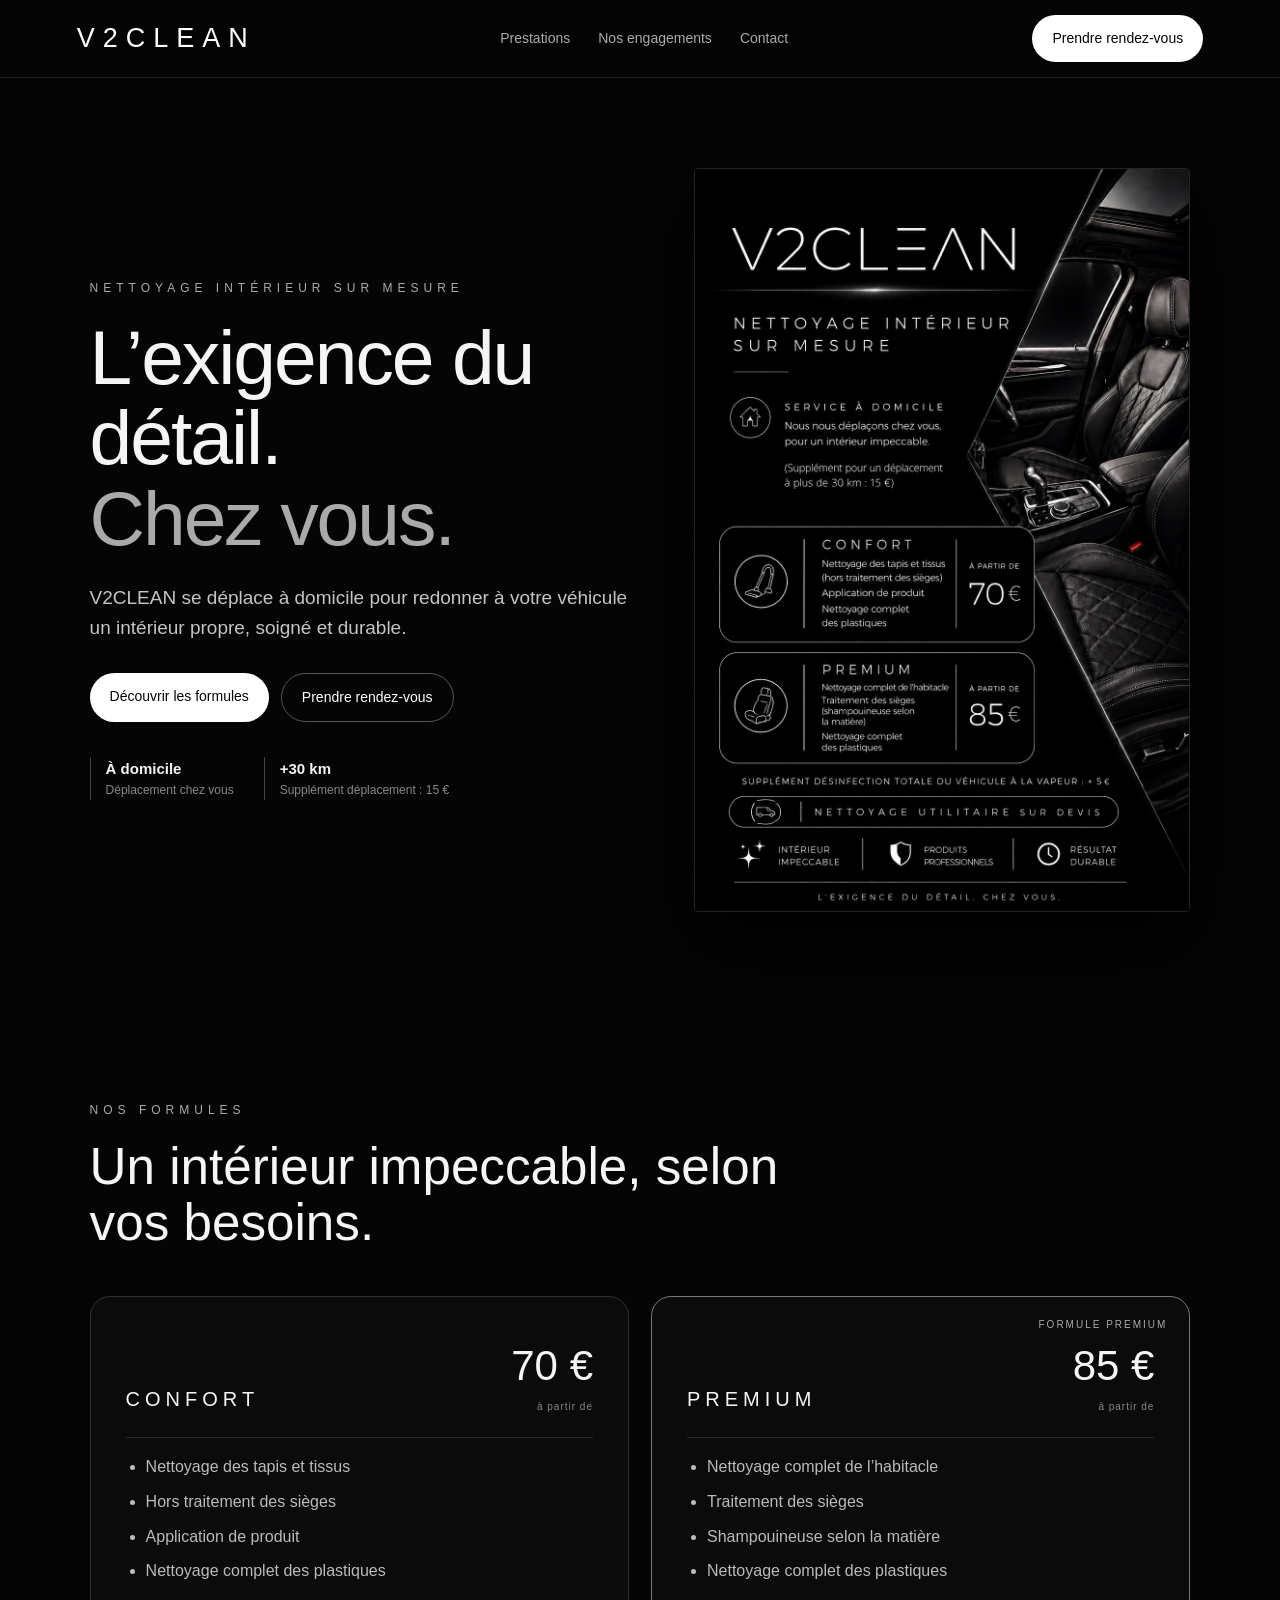
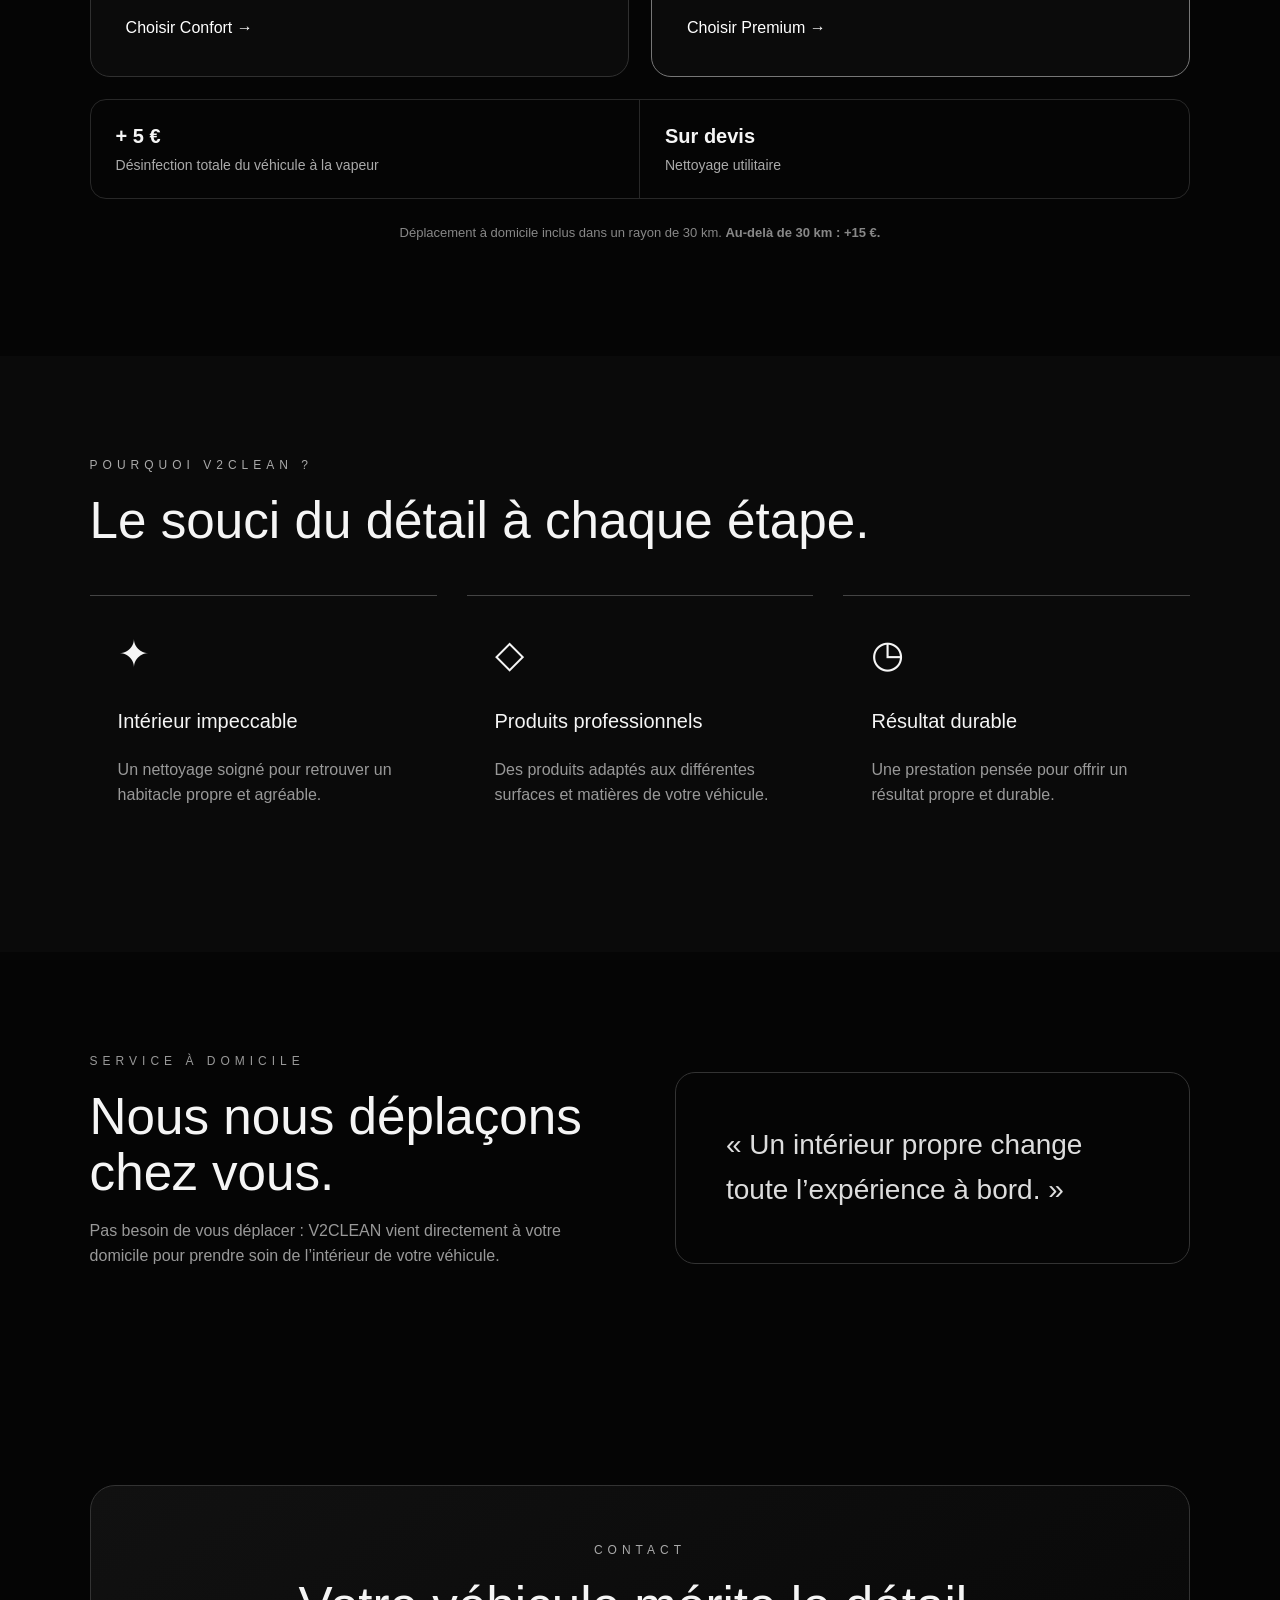
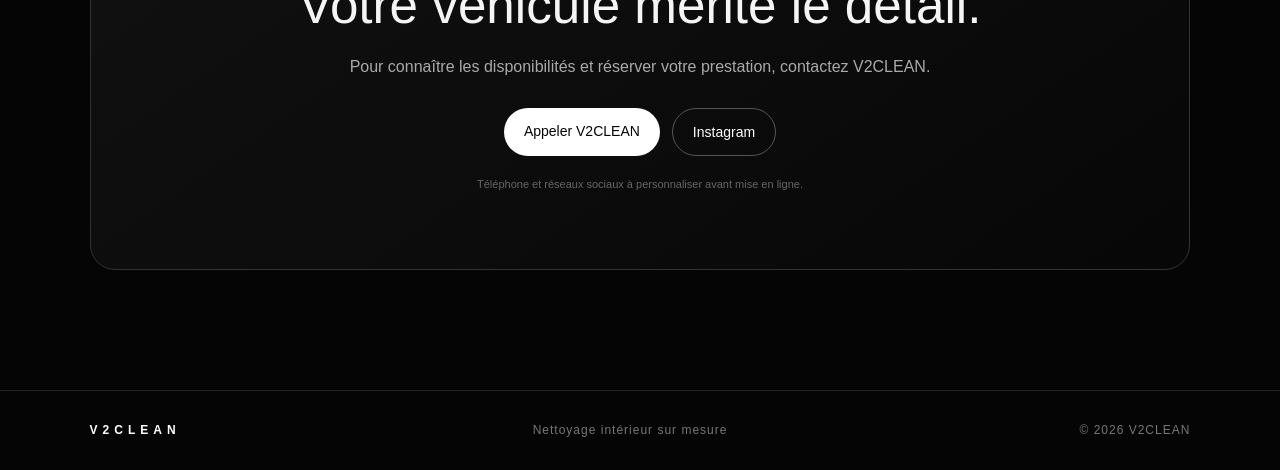
==== index.html @ 512ab76d "Add files via upload" ====
<!DOCTYPE html>
<html lang="fr">
<head>
  <meta charset="UTF-8">
  <meta name="viewport" content="width=device-width, initial-scale=1.0">
  <meta name="description" content="V2CLEAN — Nettoyage intérieur automobile sur mesure à domicile. Formules Confort et Premium.">
  <title>V2CLEAN — Nettoyage intérieur sur mesure</title>
  <link rel="stylesheet" href="style.css">
</head>
<body>
  <header class="nav">
    <a class="logo" href="#accueil">V2CLEAN</a>
    <nav>
      <a href="#prestations">Prestations</a>
      <a href="#engagements">Nos engagements</a>
      <a href="#contact">Contact</a>
    </nav>
    <a class="nav-btn" href="#contact">Prendre rendez-vous</a>
  </header>

  <main>
    <section id="accueil" class="hero">
      <div class="hero-copy">
        <p class="eyebrow">NETTOYAGE INTÉRIEUR SUR MESURE</p>
        <h1>L’exigence du détail.<br><span>Chez vous.</span></h1>
        <p class="intro">V2CLEAN se déplace à domicile pour redonner à votre véhicule un intérieur propre, soigné et durable.</p>
        <div class="buttons">
          <a class="btn primary" href="#prestations">Découvrir les formules</a>
          <a class="btn secondary" href="#contact">Prendre rendez-vous</a>
        </div>
        <div class="mini-info">
          <div><strong>À domicile</strong><span>Déplacement chez vous</span></div>
          <div><strong>+30 km</strong><span>Supplément déplacement : 15 €</span></div>
        </div>
      </div>
      <div class="hero-image">
        <img src="flyer-v2clean.jpg" alt="V2CLEAN — nettoyage intérieur automobile">
      </div>
    </section>

    <section id="prestations" class="section">
      <div class="section-head">
        <p class="eyebrow">NOS FORMULES</p>
        <h2>Un intérieur impeccable, selon vos besoins.</h2>
      </div>

      <div class="cards">
        <article class="card">
          <div class="card-top"><span class="tag">CONFORT</span><span class="price">70 €<small>à partir de</small></span></div>
          <ul>
            <li>Nettoyage des tapis et tissus</li>
            <li>Hors traitement des sièges</li>
            <li>Application de produit</li>
            <li>Nettoyage complet des plastiques</li>
          </ul>
          <a href="#contact">Choisir Confort →</a>
        </article>

        <article class="card featured">
          <div class="badge">FORMULE PREMIUM</div>
          <div class="card-top"><span class="tag">PREMIUM</span><span class="price">85 €<small>à partir de</small></span></div>
          <ul>
            <li>Nettoyage complet de l’habitacle</li>
            <li>Traitement des sièges</li>
            <li>Shampouineuse selon la matière</li>
            <li>Nettoyage complet des plastiques</li>
          </ul>
          <a href="#contact">Choisir Premium →</a>
        </article>
      </div>

      <div class="extras">
        <div><strong>+ 5 €</strong><span>Désinfection totale du véhicule à la vapeur</span></div>
        <div><strong>Sur devis</strong><span>Nettoyage utilitaire</span></div>
      </div>

      <p class="travel">Déplacement à domicile inclus dans un rayon de 30 km. <strong>Au-delà de 30 km : +15 €.</strong></p>
    </section>

    <section id="engagements" class="section dark-section">
      <div class="section-head">
        <p class="eyebrow">POURQUOI V2CLEAN ?</p>
        <h2>Le souci du détail à chaque étape.</h2>
      </div>
      <div class="features">
        <div><div class="icon">✦</div><h3>Intérieur impeccable</h3><p>Un nettoyage soigné pour retrouver un habitacle propre et agréable.</p></div>
        <div><div class="icon">◇</div><h3>Produits professionnels</h3><p>Des produits adaptés aux différentes surfaces et matières de votre véhicule.</p></div>
        <div><div class="icon">◷</div><h3>Résultat durable</h3><p>Une prestation pensée pour offrir un résultat propre et durable.</p></div>
      </div>
    </section>

    <section class="section about">
      <div>
        <p class="eyebrow">SERVICE À DOMICILE</p>
        <h2>Nous nous déplaçons chez vous.</h2>
        <p>Pas besoin de vous déplacer : V2CLEAN vient directement à votre domicile pour prendre soin de l’intérieur de votre véhicule.</p>
      </div>
      <div class="quote-box">« Un intérieur propre change toute l’expérience à bord. »</div>
    </section>

    <section id="contact" class="section contact">
      <div class="contact-card">
        <p class="eyebrow">CONTACT</p>
        <h2>Votre véhicule mérite le détail.</h2>
        <p>Pour connaître les disponibilités et réserver votre prestation, contactez V2CLEAN.</p>
        <div class="contact-actions">
          <!-- Remplace les liens ci-dessous par ton numéro et ton Instagram -->
          <a class="btn primary" href="tel:+33XXXXXXXXX">Appeler V2CLEAN</a>
          <a class="btn secondary" href="https://www.instagram.com/" target="_blank" rel="noopener">Instagram</a>
        </div>
        <p class="note">Téléphone et réseaux sociaux à personnaliser avant mise en ligne.</p>
      </div>
    </section>
  </main>

  <footer>
    <strong>V2CLEAN</strong>
    <span>Nettoyage intérieur sur mesure</span>
    <span>© 2026 V2CLEAN</span>
  </footer>
</body>
</html>
---- style.css ----
*{box-sizing:border-box}html{scroll-behavior:smooth}body{margin:0;background:#050505;color:#f5f5f5;font-family:Arial,Helvetica,sans-serif;line-height:1.6}.nav{height:78px;display:flex;align-items:center;justify-content:space-between;padding:0 6%;border-bottom:1px solid #202020;position:sticky;top:0;background:rgba(5,5,5,.94);backdrop-filter:blur(12px);z-index:10}.logo{color:#fff;text-decoration:none;font-size:27px;letter-spacing:8px;font-weight:300}.nav nav{display:flex;gap:28px}.nav nav a{color:#aaa;text-decoration:none;font-size:14px}.nav nav a:hover{color:#fff}.nav-btn,.btn{display:inline-block;text-decoration:none;border-radius:999px;padding:12px 20px;font-size:14px}.nav-btn,.primary{background:#fff;color:#050505}.secondary{border:1px solid #555;color:#fff}.hero{min-height:calc(100vh - 78px);display:grid;grid-template-columns:1.05fr .95fr;align-items:center;gap:5%;padding:7% 7%;overflow:hidden}.hero-copy{max-width:650px}.eyebrow{font-size:12px;letter-spacing:5px;color:#aaa;margin:0 0 18px}.hero h1{font-size:clamp(42px,6vw,78px);line-height:1.05;font-weight:300;margin:0 0 24px;letter-spacing:-2px}.hero h1 span{color:#aaa}.intro{font-size:19px;color:#c5c5c5;max-width:580px}.buttons{display:flex;gap:12px;flex-wrap:wrap;margin:30px 0}.mini-info{display:flex;gap:30px;margin-top:35px}.mini-info div{border-left:1px solid #444;padding-left:15px}.mini-info strong,.mini-info span{display:block}.mini-info strong{font-size:15px}.mini-info span{font-size:12px;color:#888}.hero-image{display:flex;justify-content:center}.hero-image img{width:min(100%,520px);max-height:760px;object-fit:cover;border:1px solid #252525;border-radius:4px;box-shadow:0 30px 80px #000}.section{padding:100px 7%;max-width:1300px;margin:auto}.section-head{max-width:720px;margin-bottom:45px}.section h2{font-size:clamp(32px,4vw,54px);line-height:1.1;font-weight:300;margin:0}.cards{display:grid;grid-template-columns:1fr 1fr;gap:22px}.card{border:1px solid #303030;border-radius:20px;padding:35px;background:#0b0b0b;position:relative}.featured{border-color:#777}.badge{position:absolute;right:22px;top:20px;font-size:10px;letter-spacing:2px;color:#aaa}.card-top{display:flex;justify-content:space-between;align-items:end;border-bottom:1px solid #292929;padding-bottom:22px}.tag{font-size:20px;letter-spacing:5px}.price{font-size:42px}.price small{display:block;font-size:10px;color:#888;letter-spacing:1px;text-align:right}.card ul{padding-left:20px;color:#bbb;min-height:145px}.card li{margin:9px 0}.card a{color:#fff;text-decoration:none}.extras{display:grid;grid-template-columns:1fr 1fr;margin-top:22px;border:1px solid #282828;border-radius:16px;overflow:hidden}.extras div{padding:20px 25px;border-right:1px solid #282828}.extras div:last-child{border-right:0}.extras strong{display:block;font-size:20px}.extras span{color:#aaa;font-size:14px}.travel{text-align:center;color:#888;font-size:13px;margin-top:24px}.dark-section{max-width:none;background:#0a0a0a}.dark-section>*{max-width:1160px;margin-left:auto;margin-right:auto}.features{display:grid;grid-template-columns:repeat(3,1fr);gap:30px}.features>div{padding:28px;border-top:1px solid #444}.icon{font-size:38px;font-weight:200}.features h3{font-size:20px;font-weight:400}.features p,.about p{color:#999}.about{display:grid;grid-template-columns:1fr 1fr;gap:70px;align-items:center}.quote-box{border:1px solid #333;border-radius:20px;padding:50px;font-size:28px;font-weight:300;color:#ddd}.contact{padding-bottom:120px}.contact-card{border:1px solid #333;border-radius:25px;padding:55px;text-align:center;background:linear-gradient(145deg,#111,#070707)}.contact-card p:not(.eyebrow){color:#aaa;max-width:600px;margin:20px auto}.contact-actions{display:flex;justify-content:center;gap:12px;flex-wrap:wrap;margin-top:28px}.note{font-size:11px!important;color:#666!important}footer{border-top:1px solid #222;padding:30px 7%;display:flex;justify-content:space-between;color:#777;font-size:12px;letter-spacing:1px}footer strong{color:#fff;letter-spacing:5px}@media(max-width:850px){.nav nav{display:none}.hero{grid-template-columns:1fr;padding-top:55px}.hero-image{order:-1}.hero-image img{max-height:520px}.cards,.features,.about,.extras{grid-template-columns:1fr}.extras div{border-right:0;border-bottom:1px solid #282828}.extras div:last-child{border-bottom:0}.mini-info{flex-direction:column;gap:12px}.contact-card{padding:35px 22px}footer{flex-direction:column;gap:10px}}
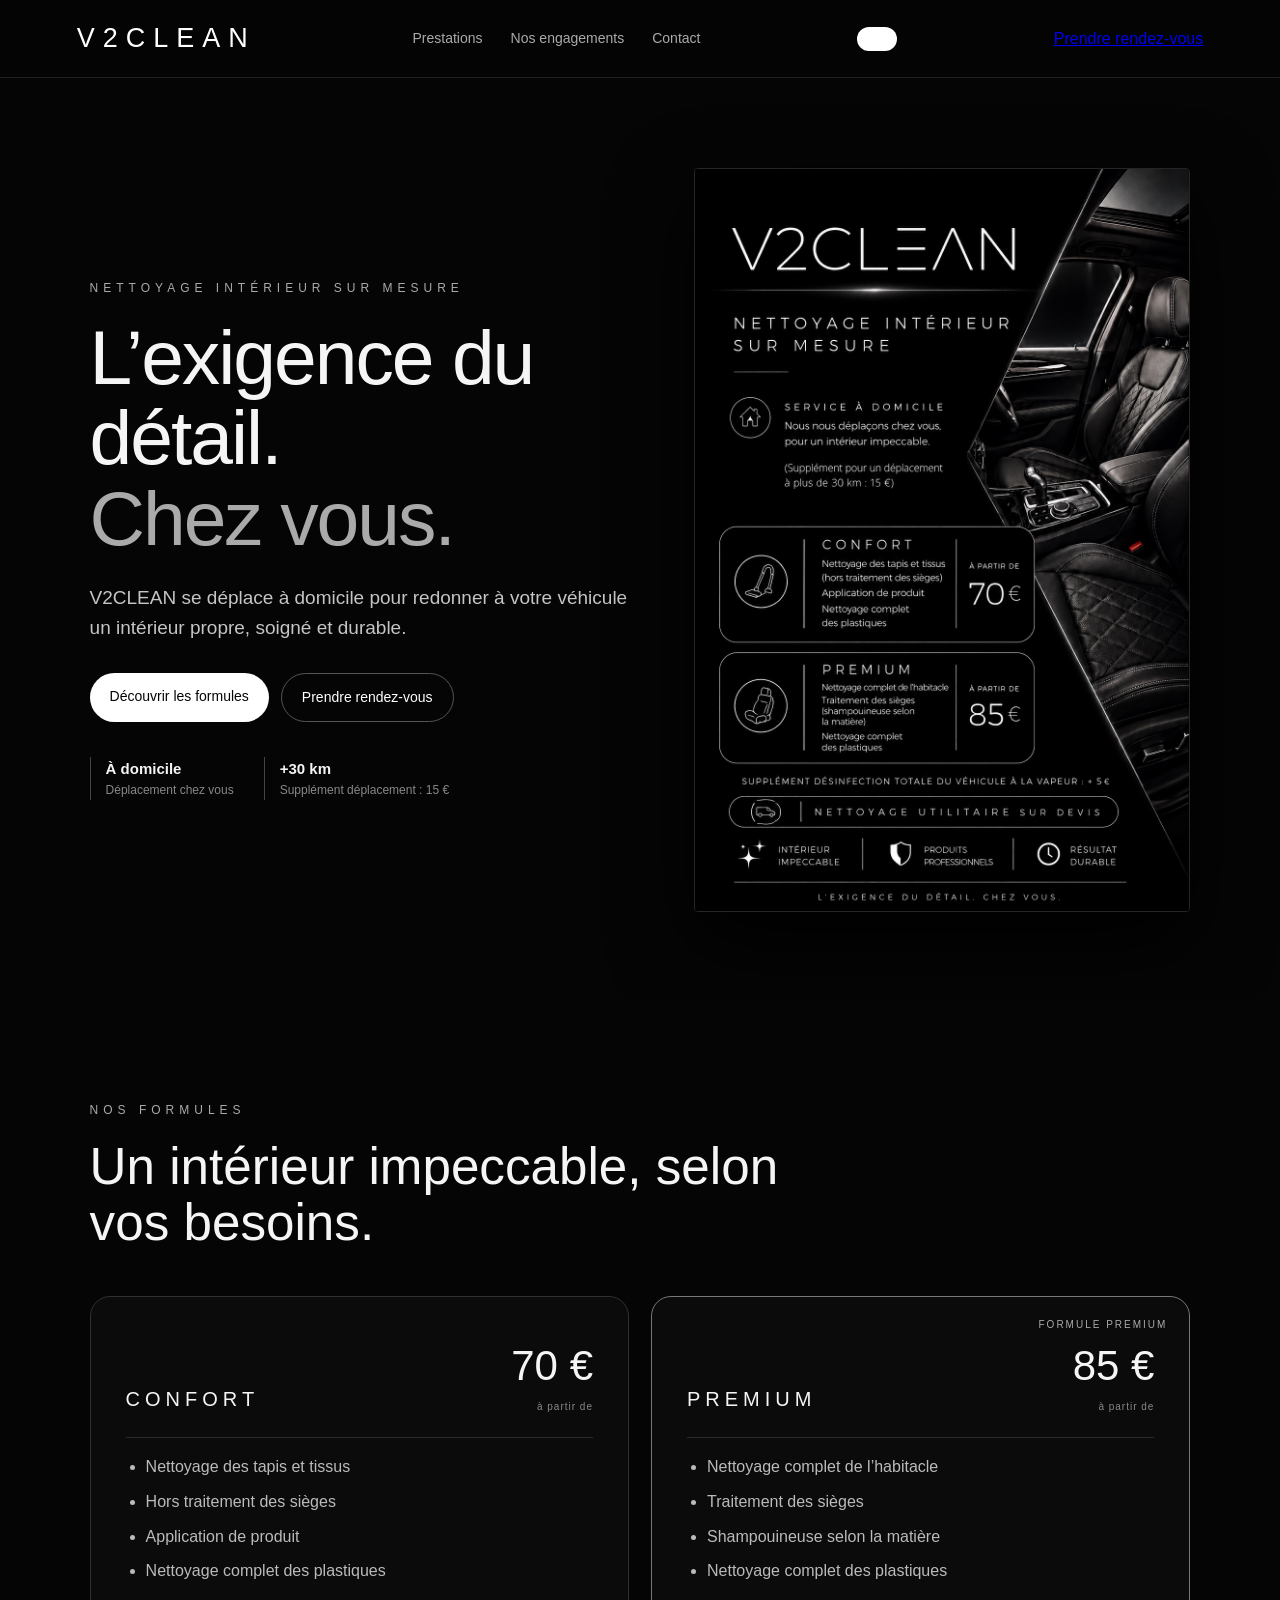
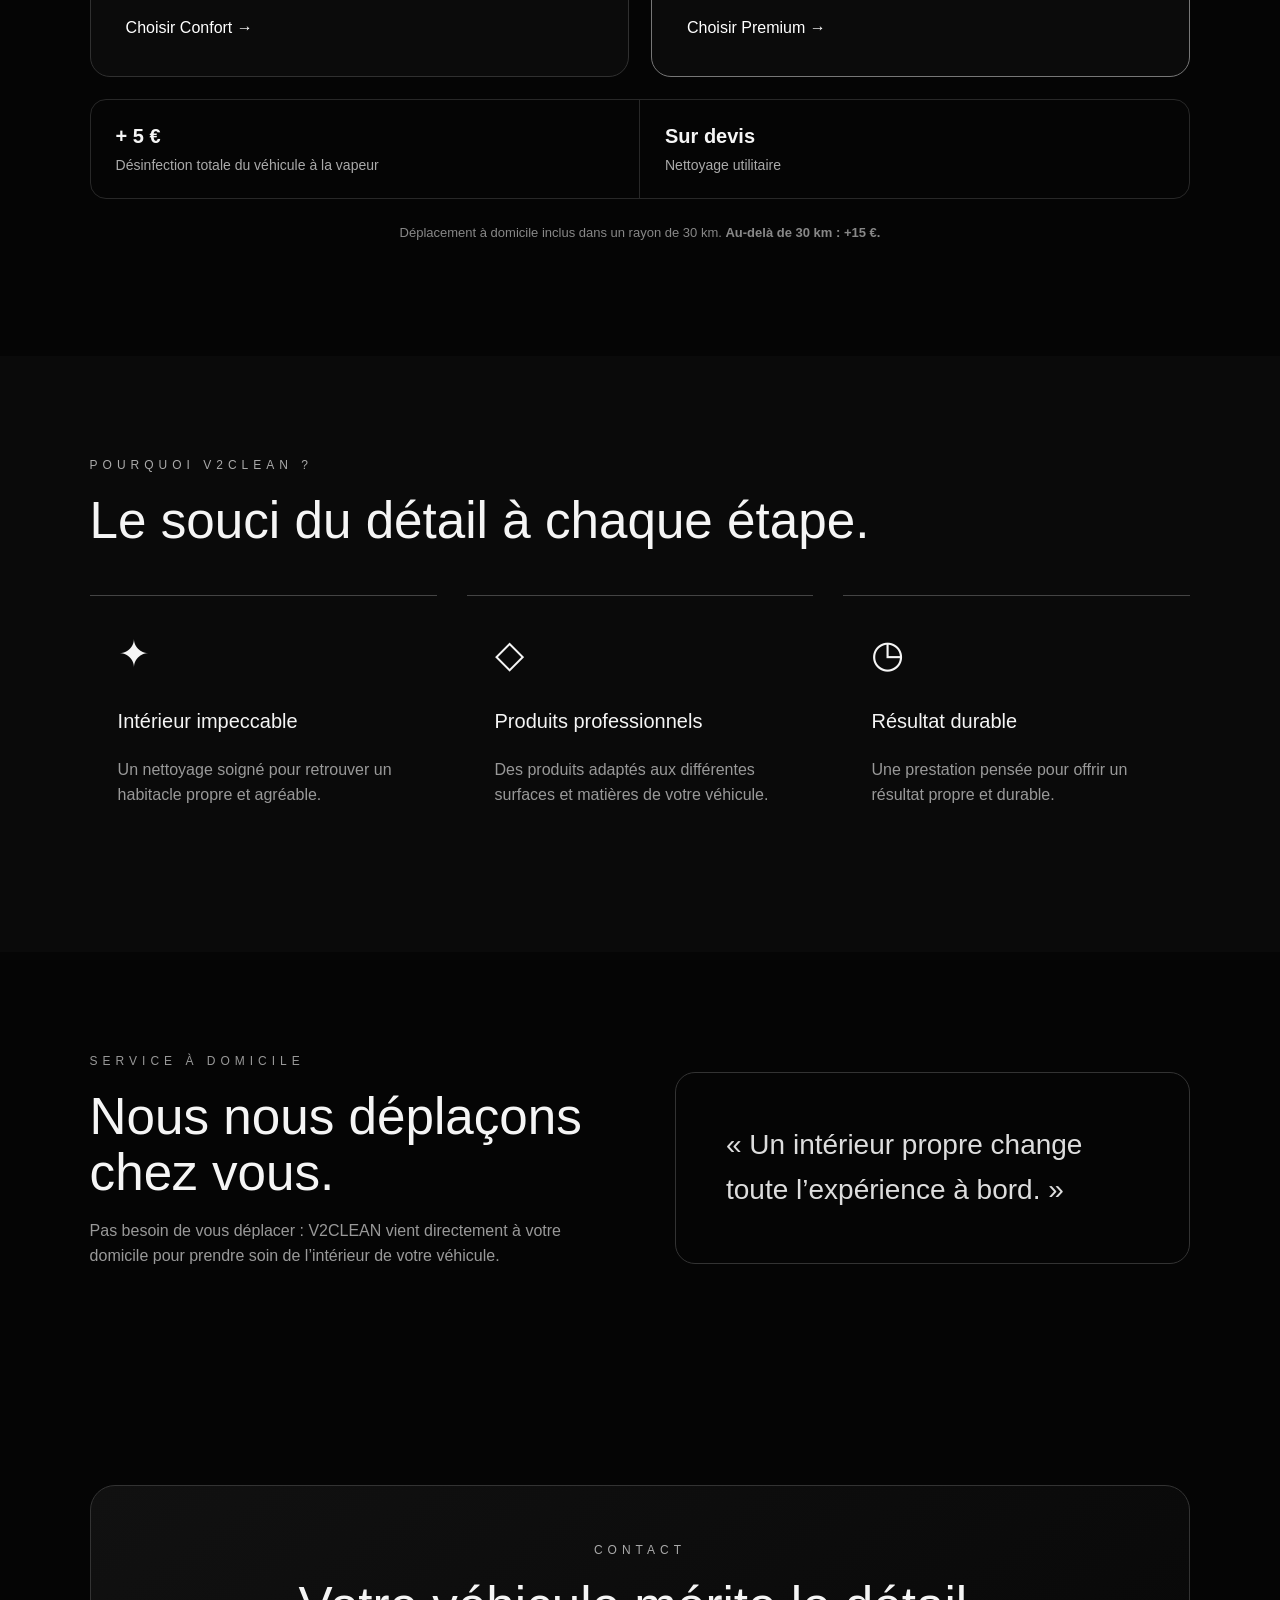
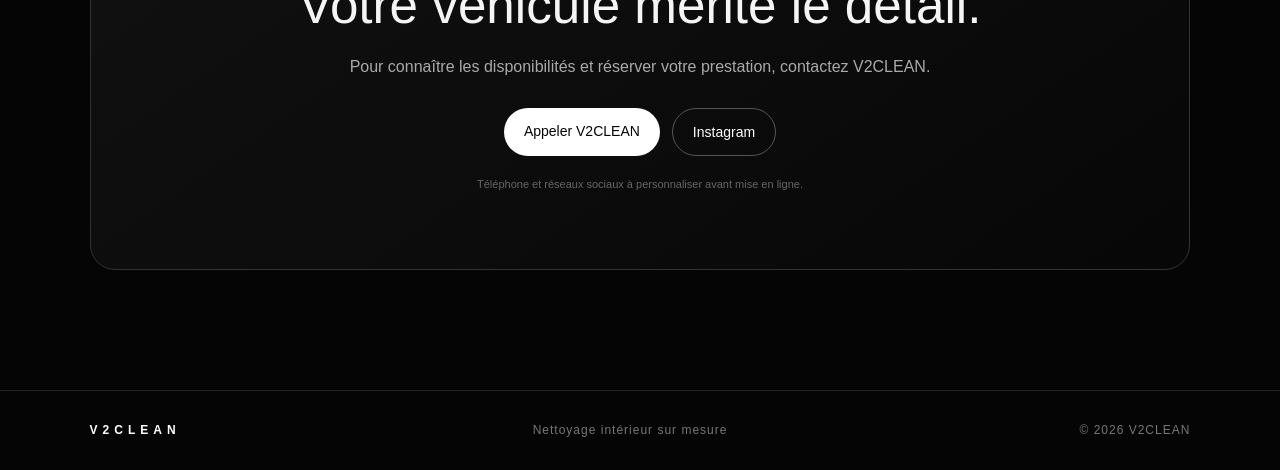
==== commit cf4da140: "Update index.html" ====
--- a/index.html
+++ b/index.html
@@ -15,7 +15,7 @@
       <a href="#engagements">Nos engagements</a>
       <a href="#contact">Contact</a>
     </nav>
-    <a class="nav-btn" href="#contact">Prendre rendez-vous</a>
+    <a class="nav-btn" href="#contact"><a href="rendez-vous.html">Prendre rendez-vous</a>
   </header>
 
   <main>
@@ -105,8 +105,8 @@
         <p>Pour connaître les disponibilités et réserver votre prestation, contactez V2CLEAN.</p>
         <div class="contact-actions">
           <!-- Remplace les liens ci-dessous par ton numéro et ton Instagram -->
-          <a class="btn primary" href="tel:+33XXXXXXXXX">Appeler V2CLEAN</a>
-          <a class="btn secondary" href="https://www.instagram.com/" target="_blank" rel="noopener">Instagram</a>
+          <a class="btn primary" href="tel:+33768724865">Appeler V2CLEAN</a>
+          <a class="btn secondary" href="https://www.instagram.com/_v2clean/" target="_blank" rel="noopener">Instagram</a>
         </div>
         <p class="note">Téléphone et réseaux sociaux à personnaliser avant mise en ligne.</p>
       </div>
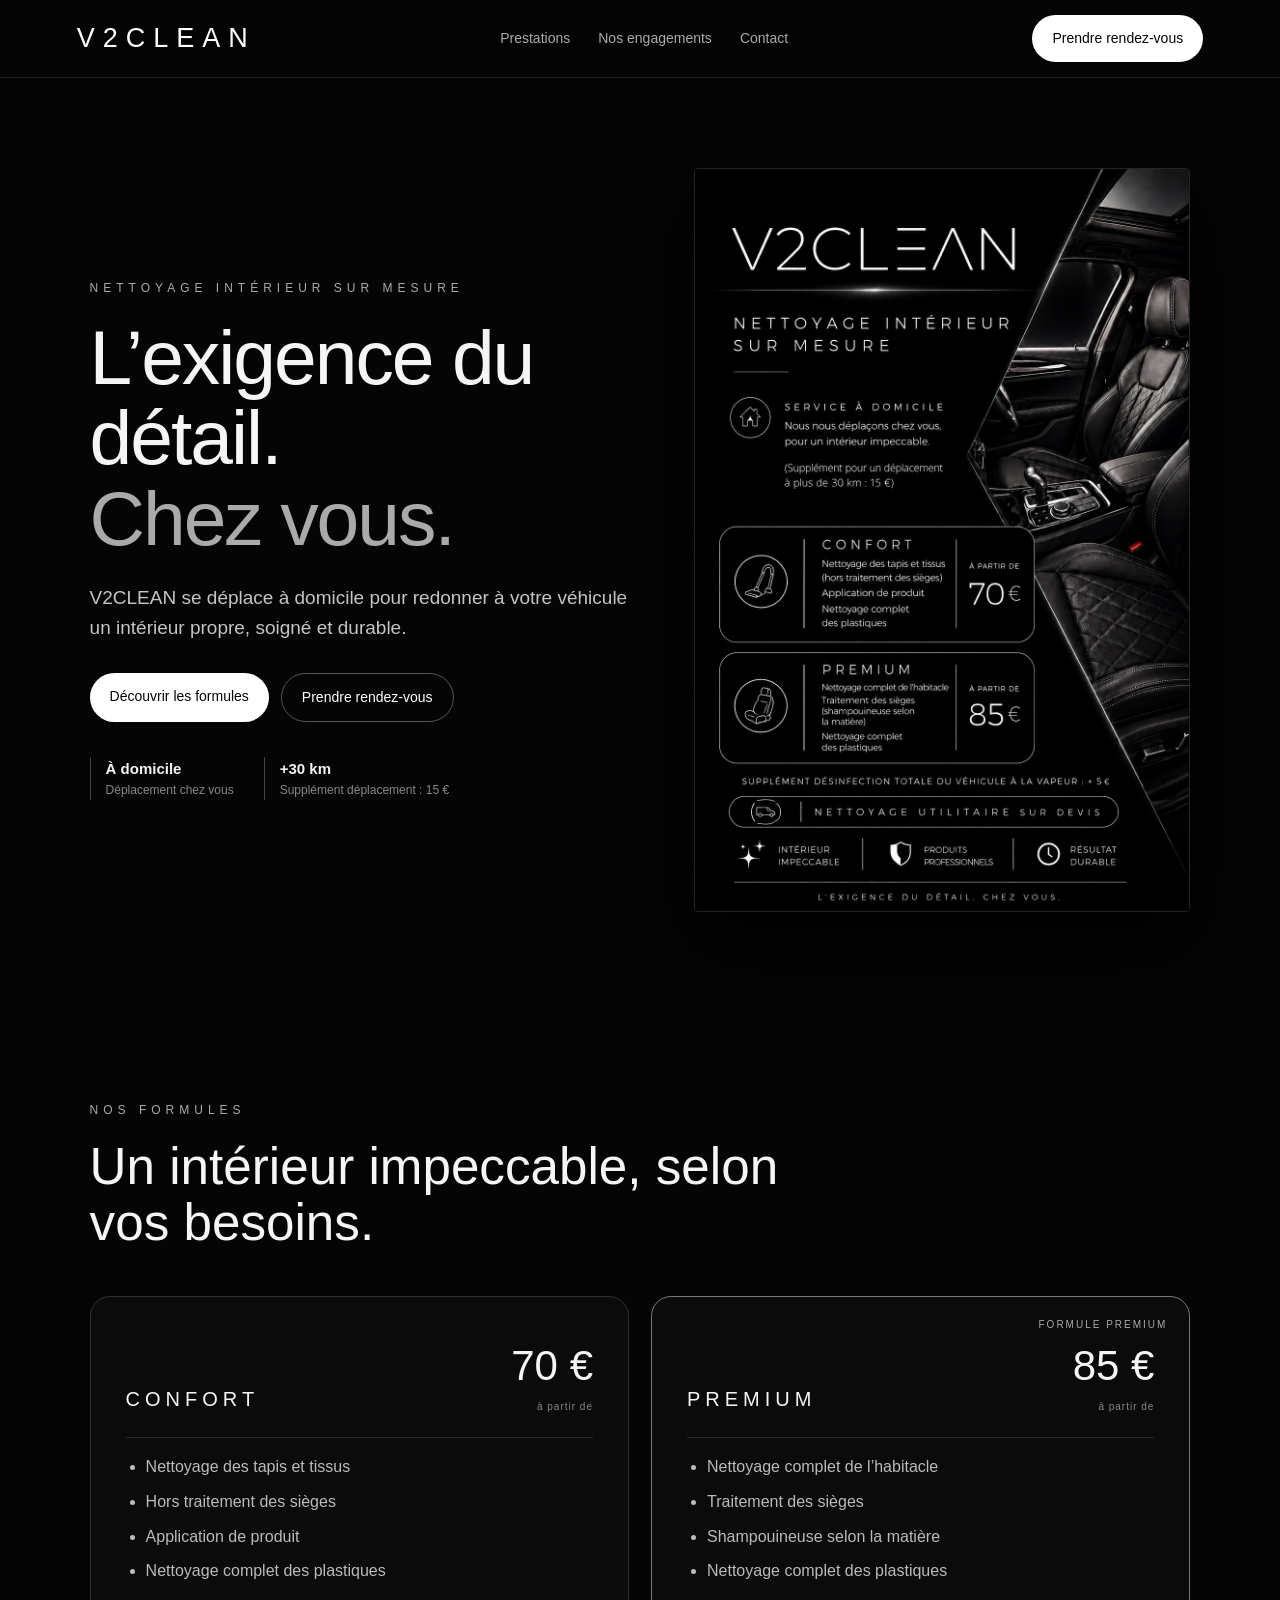
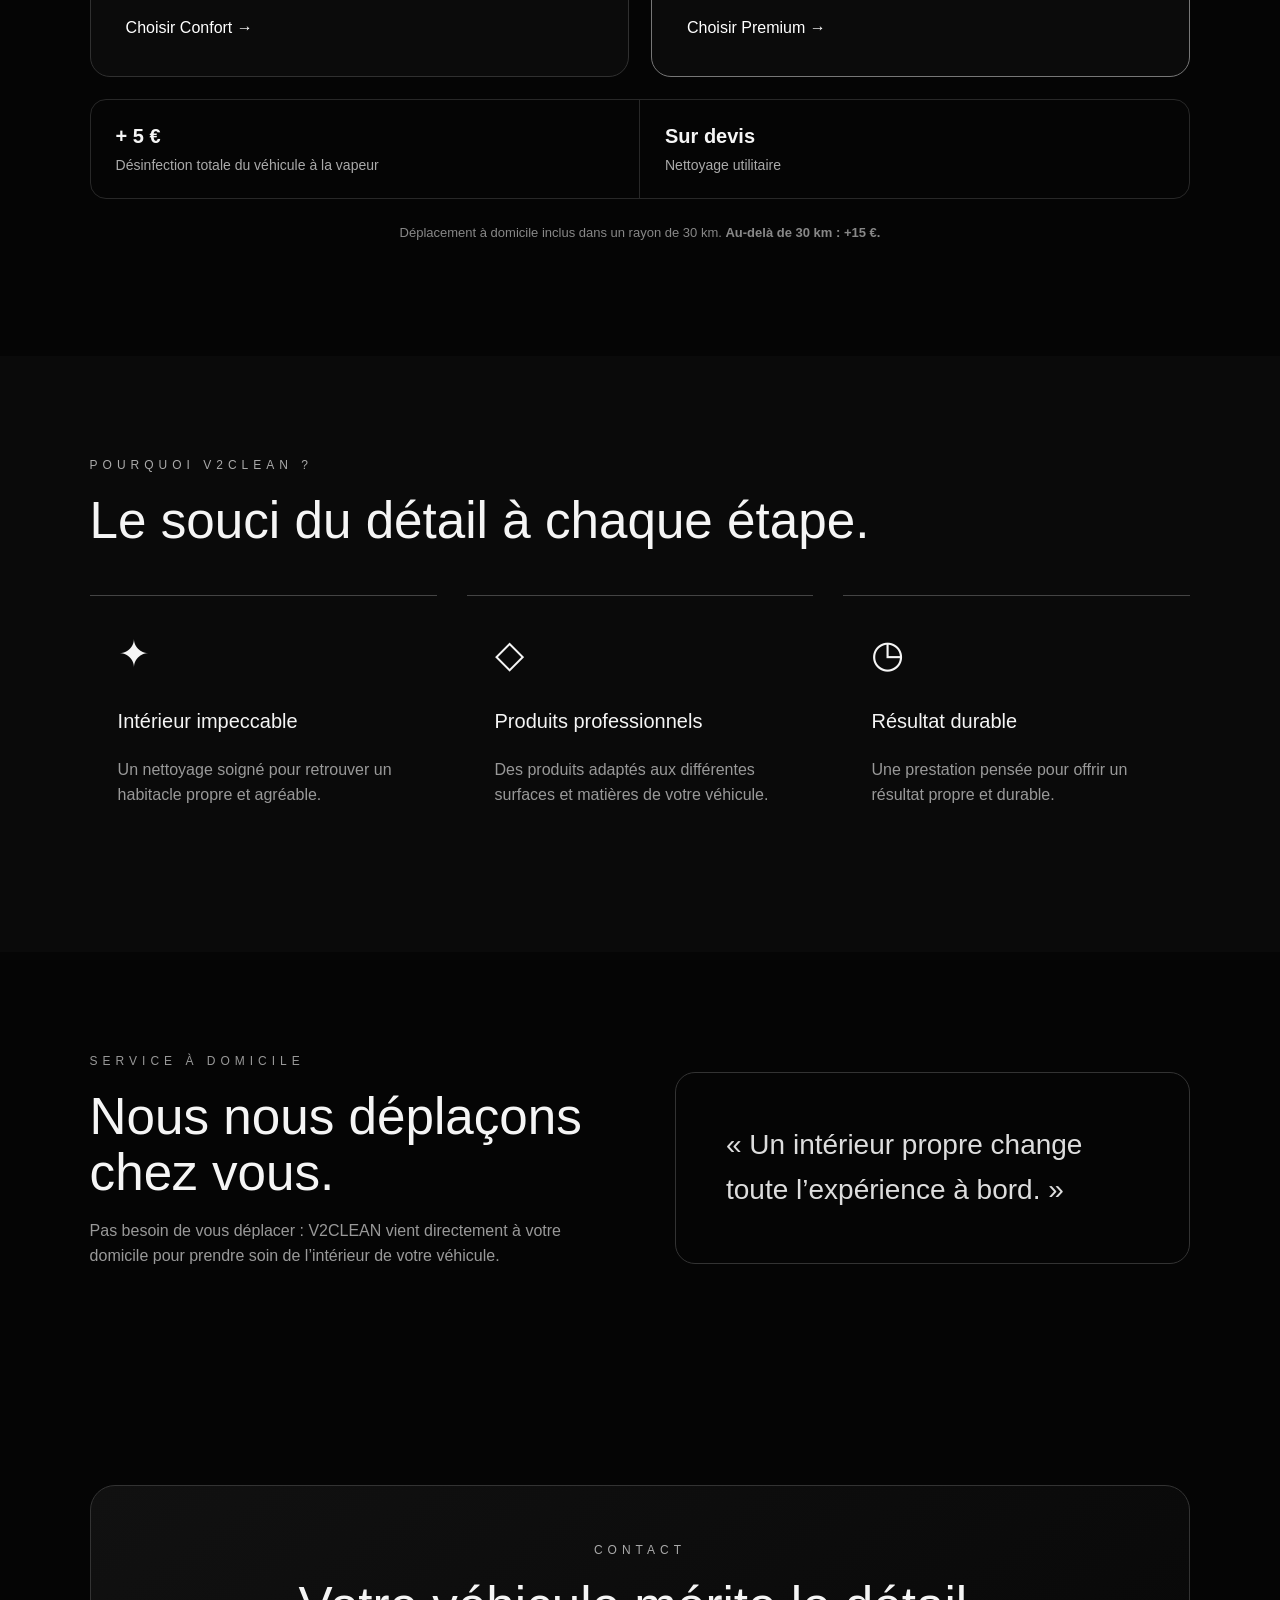
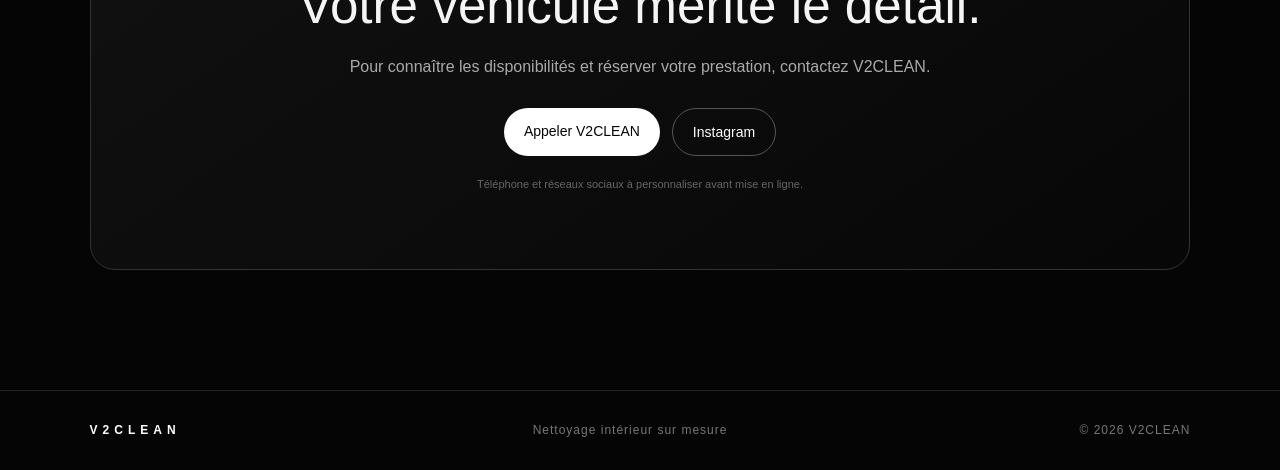
==== commit ecdef019: "Update index.html" ====
--- a/index.html
+++ b/index.html
@@ -15,7 +15,7 @@
       <a href="#engagements">Nos engagements</a>
       <a href="#contact">Contact</a>
     </nav>
-    <a class="nav-btn" href="#contact"><a href="rendez-vous.html">Prendre rendez-vous</a>
+    <a class="nav-btn" href="rendez-vous.html">Prendre rendez-vous</a>
   </header>
 
   <main>
